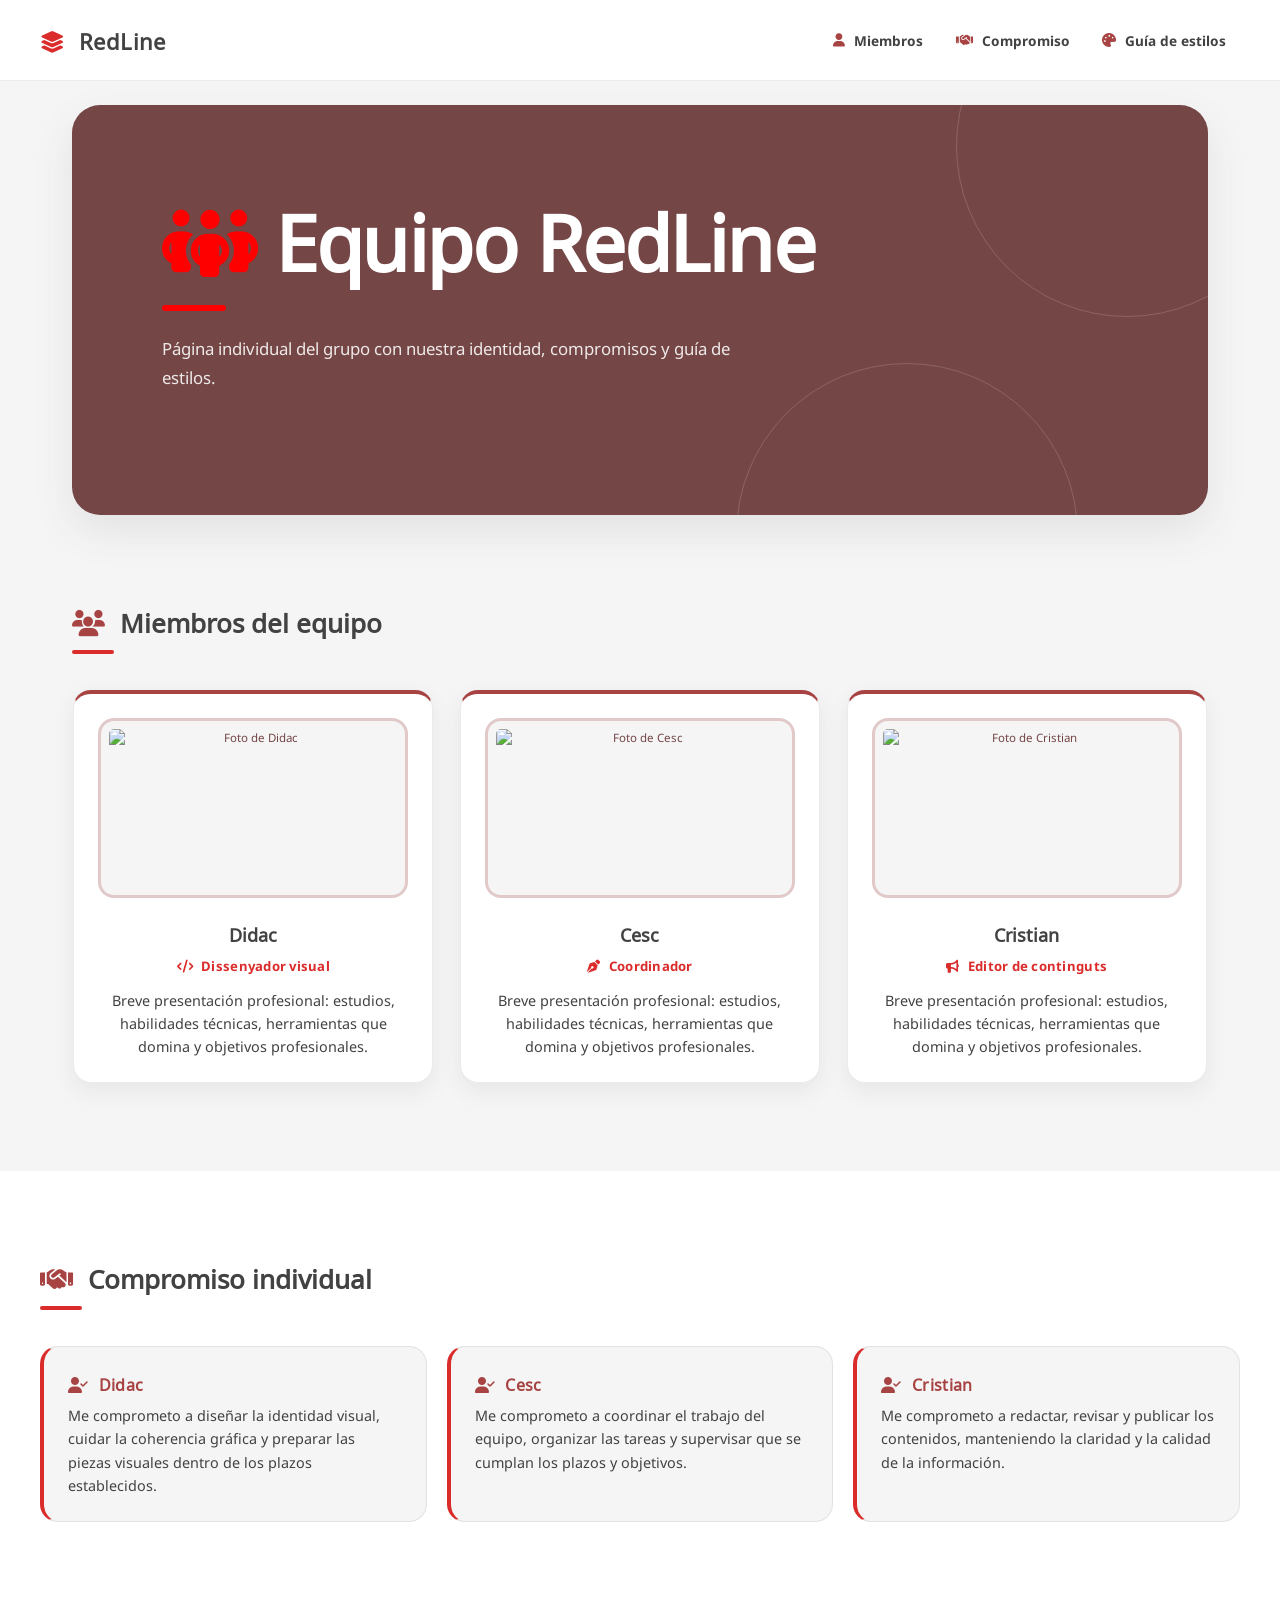
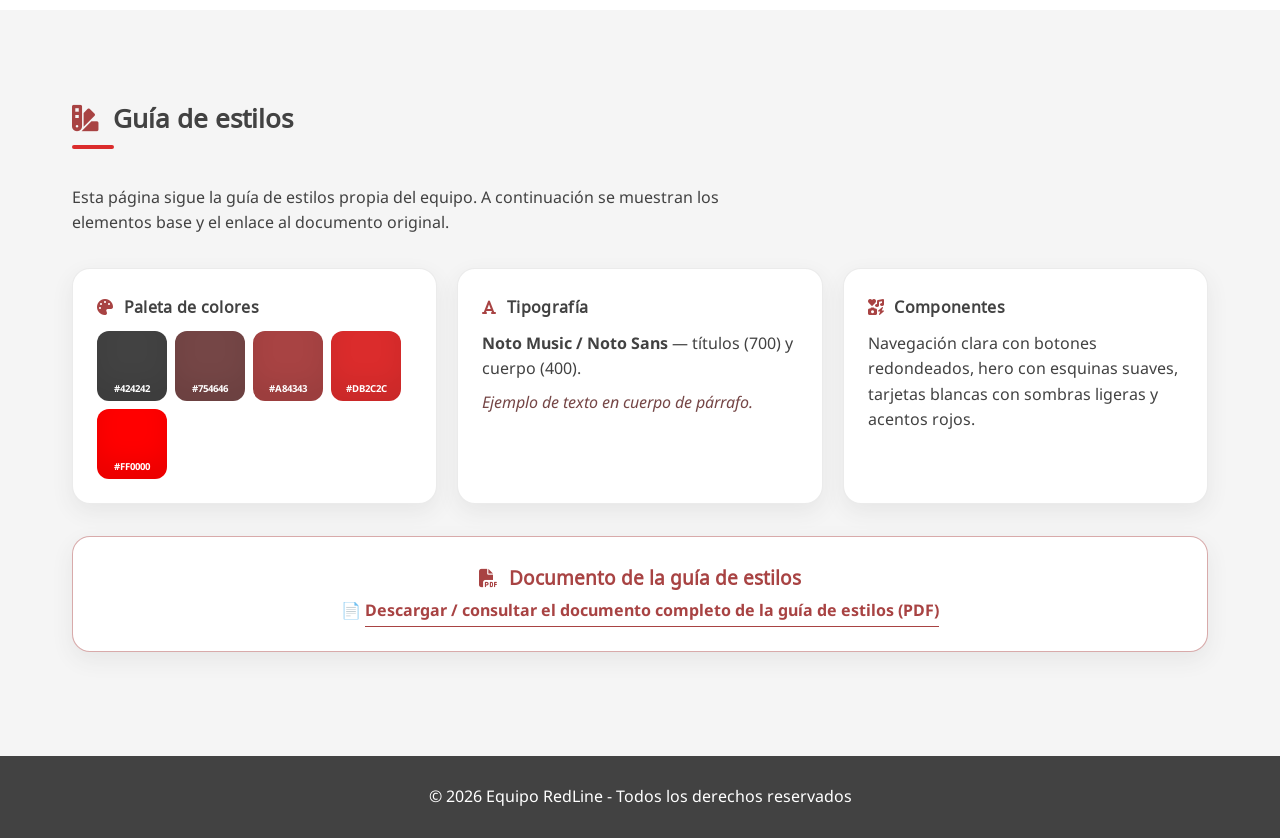
==== index.html @ 1e8591d4 "Modificacion de pagina" ====
<!DOCTYPE html>
<html lang="es">

<head>
    <meta charset="UTF-8">
    <meta name="viewport" content="width=device-width, initial-scale=1.0">
    <title>Equipo RedLine - Página Individual</title>
    <link rel="stylesheet" href="https://cdnjs.cloudflare.com/ajax/libs/font-awesome/6.4.0/css/all.min.css">
    <link rel="stylesheet" href="styles.css">
</head>

<body id="top">

    <!-- Menú de navegación -->
    <header>
        <nav class="navbar">
            <a class="logo" href="#top" aria-label="Volver al inicio">
                <i class="fa-solid fa-layer-group"></i> RedLine
            </a>
            <ul class="nav-links">
                <li><a href="#miembros"><i class="fa-solid fa-user"></i> Miembros</a></li>
                <li><a href="#compromiso"><i class="fa-solid fa-handshake"></i> Compromiso</a></li>
                <li><a href="#guia"><i class="fa-solid fa-palette"></i> Guía de estilos</a></li>
            </ul>
        </nav>
    </header>

    <main>

        <!-- HERO: NOMBRE DEL GRUPO -->
        <section class="hero">
            <div class="hero-content">
                <h1><i class="fa-solid fa-people-group"></i> Equipo RedLine</h1>
                <p>Página individual del grupo con nuestra identidad, compromisos y guía de estilos.</p>
            </div>
        </section>

        <!-- SECCIÓN MIEMBROS -->
        <section id="miembros" class="section">
            <h2 class="section-title">
                <i class="fa-solid fa-users"></i> Miembros del equipo
            </h2>

            <div class="grid-cards">

                <article class="card member-card">
                    <img class="member-img" src="img/miembro1.jpg" alt="Foto de Didac">
                    <h3>Didac</h3>
                    <p class="member-role"><i class="fa-solid fa-code"></i> Dissenyador visual</p>
                    <p class="member-bio">
                        Breve presentación profesional: estudios, habilidades técnicas,
                        herramientas que domina y objetivos profesionales.
                    </p>
                </article>

                <article class="card member-card">
                    <img class="member-img" src="img/miembro2.jpg" alt="Foto de Cesc">
                    <h3>Cesc</h3>
                    <p class="member-role"><i class="fa-solid fa-pen-nib"></i> Coordinador</p>
                    <p class="member-bio">
                        Breve presentación profesional: estudios, habilidades técnicas,
                        herramientas que domina y objetivos profesionales.
                    </p>
                </article>

                <article class="card member-card">
                    <img class="member-img" src="img/miembro3.jpg" alt="Foto de Cristian">
                    <h3>Cristian</h3>
                    <p class="member-role"><i class="fa-solid fa-bullhorn"></i> Editor de continguts</p>
                    <p class="member-bio">
                        Breve presentación profesional: estudios, habilidades técnicas,
                        herramientas que domina y objetivos profesionales.
                    </p>
                </article>

            </div>
        </section>

        <!-- SECCIÓN COMPROMISO -->
        <section id="compromiso" class="section section-alt">
            <h2 class="section-title">
                <i class="fa-solid fa-handshake"></i> Compromiso individual
            </h2>

            <ul class="commitments">

                <li class="commitment-item">
                    <h3><i class="fa-solid fa-user-check"></i> Didac</h3>
                    <p>Me comprometo a diseñar la identidad visual, cuidar la coherencia gráfica y preparar las piezas visuales dentro de los plazos establecidos.</p>
                </li>

                <li class="commitment-item">
                    <h3><i class="fa-solid fa-user-check"></i> Cesc</h3>
                    <p>Me comprometo a coordinar el trabajo del equipo, organizar las tareas y supervisar que se cumplan los plazos y objetivos.</p>
                </li>

                <li class="commitment-item">
                    <h3><i class="fa-solid fa-user-check"></i> Cristian</h3>
                    <p>Me comprometo a redactar, revisar y publicar los contenidos, manteniendo la claridad y la calidad de la información.</p>
                </li>

            </ul>
        </section>

        <!-- SECCIÓN GUÍA DE ESTILOS -->
        <section id="guia" class="section">
            <h2 class="section-title">
                <i class="fa-solid fa-swatchbook"></i> Guía de estilos
            </h2>

            <p class="guia-intro">
                Esta página sigue la guía de estilos propia del equipo. A continuación
                se muestran los elementos base y el enlace al documento original.
            </p>

            <div class="guia-grid">

                <div class="guia-block">
                    <h3><i class="fa-solid fa-palette"></i> Paleta de colores</h3>
                    <div class="swatches">
                        <div class="swatch" style="background:#424242;"><span>#424242</span></div>
                        <div class="swatch" style="background:#754646;"><span>#754646</span></div>
                        <div class="swatch" style="background:#A84343;"><span>#A84343</span></div>
                        <div class="swatch" style="background:#DB2C2C;"><span>#DB2C2C</span></div>
                        <div class="swatch" style="background:#FF0000;"><span>#FF0000</span></div>
                    </div>
                </div>

                <div class="guia-block">
                    <h3><i class="fa-solid fa-font"></i> Tipografía</h3>
                    <p><strong>Noto Music / Noto Sans</strong> — títulos (700) y cuerpo (400).</p>
                    <p class="guia-sample">Ejemplo de texto en cuerpo de párrafo.</p>
                </div>

                <div class="guia-block">
                    <h3><i class="fa-solid fa-icons"></i> Componentes</h3>
                    <p>Navegación clara con botones redondeados, hero con esquinas suaves, tarjetas blancas con sombras ligeras y acentos rojos.</p>
                </div>

            </div>

            <div class="guia-doc">
                <h3><i class="fa-solid fa-file-pdf"></i> Documento de la guía de estilos</h3>
                <p>
                    📄 <a href="guia-estilos.pdf" target="_blank" rel="noopener">
                        Descargar / consultar el documento completo de la guía de estilos (PDF)
                    </a>
                </p>
            </div>
        </section>

    </main>

    <!-- Pie de página -->
    <footer>
        <p>&copy; 2026 Equipo RedLine - Todos los derechos reservados</p>
    </footer>

</body>

</html>
---- styles.css ----
@import url('https://fonts.googleapis.com/css2?family=Noto+Music&family=Noto+Sans:ital,wght@0,400;0,700;1,400&display=swap');

/* ============================================
   GUÍA DE ESTILOS — PÁGINA INDIVIDUAL
   (coherente con la guía del grupo)
   ============================================ */

:root {
    --color-dark:     #424242;
    --color-muted:    #754646;
    --color-primary:  #A84343;
    --color-accent:   #DB2C2C;
    --color-bright:   #FF0000;
    --color-white:    #ffffff;
    --color-light-bg: #f5f5f5;
    --radius:         0;
    --shadow:         none;
    --max-width:      1200px;
    --line:           rgba(66, 66, 66, 0.14);
}

* { margin: 0; padding: 0; box-sizing: border-box; }

html, body {
    font-family: 'Noto Sans', sans-serif;
    background-color: var(--color-white);
    color: var(--color-dark);
    line-height: 1.6;
    scroll-behavior: smooth;
}

h1, h2, h3, .logo {
    font-family: 'Noto Music', 'Noto Sans', sans-serif;
}

:focus-visible {
    outline: 3px solid var(--color-bright);
    outline-offset: 4px;
}

img { max-width: 100%; display: block; }

a { color: var(--color-primary); text-decoration: none; }
a:hover { color: var(--color-accent); text-decoration: underline; }

::selection {
    background-color: var(--color-accent);
    color: var(--color-white);
}

/* ---------- NAVBAR ---------- */
header {
    background-color: var(--color-dark);
    border-bottom: 6px solid var(--color-accent);
    padding: 1.5rem 2rem;
}

.navbar {
    display: flex;
    justify-content: space-between;
    align-items: center;
    max-width: var(--max-width);
    margin: 0 auto;
    flex-wrap: wrap;
    gap: 1.5rem;
}

.logo {
    color: var(--color-white);
    font-family: 'Noto Music', 'Noto Sans', sans-serif;
    font-size: 1.5rem;
    font-weight: bold;
    letter-spacing: 0.02em;
}

.logo i { color: var(--color-accent); margin-right: 8px; }

.nav-links {
    list-style: none;
    display: flex;
    gap: 0;
    flex-wrap: wrap;
}

.nav-links a {
    color: var(--color-white);
    font-size: 0.78rem;
    font-weight: bold;
    letter-spacing: 0.08em;
    text-transform: uppercase;
    padding: 0.55rem 0.9rem;
    border-left: 1px solid rgba(255, 255, 255, 0.22);
    transition: background-color 0.2s ease, color 0.2s ease;
    text-decoration: none;
    position: relative;
}

.nav-links a:hover { background-color: var(--color-accent); color: var(--color-white); text-decoration: none; }
.nav-links i { margin-right: 5px; }

.nav-links a::after {
    display: none;
}

/* ---------- HERO ---------- */
.hero {
    background-color: var(--color-primary);
    color: var(--color-white);
    text-align: left;
    min-height: 500px;
    padding: 8rem max(2rem, calc((100vw - var(--max-width)) / 2));
    display: grid;
    align-items: center;
    position: relative;
    overflow: hidden;
}

.hero::before,
.hero::after {
    content: '';
    position: absolute;
    width: 12px;
    background-color: var(--color-bright);
    transform: rotate(-45deg);
}

.hero::before {
    height: 720px;
    top: -100px;
    right: 18%;
}

.hero::after {
    height: 520px;
    top: 80px;
    right: 8%;
}

.hero-content { max-width: 780px; position: relative; z-index: 1; }
.hero h1 { max-width: 800px; font-size: clamp(3rem, 8vw, 7rem); line-height: 0.95; letter-spacing: -0.03em; margin-bottom: 1.5rem; }
.hero p { max-width: 600px; font-size: 1.15rem; margin-bottom: 2rem; color: rgba(255, 255, 255, 0.88); }
.hero h1::after {
    content: '';
    display: block;
    width: 160px;
    height: 10px;
    background-color: var(--color-bright);
    margin: 2rem 0 0;
}
.hero i { color: var(--color-bright); }

/* ---------- SECCIONES ---------- */
.section {
    max-width: var(--max-width);
    margin: 0 auto;
    padding: 7rem 2rem;
}

main > .section + .section {
    border-top: 8px solid var(--color-dark);
}

.section:nth-child(even) {
    position: relative;
}

.section:nth-child(even)::before {
    display: none;
}

.section-alt {
    background-color: var(--color-dark);
    color: var(--color-white);
    max-width: 100%;
}

.section-alt > * { max-width: var(--max-width); margin-left: auto; margin-right: auto; }

.section-title {
    font-size: 1.8rem;
    text-transform: uppercase;
    letter-spacing: 0.04em;
    color: var(--color-dark);
    margin-bottom: 2.25rem;
    border-left: 10px solid var(--color-accent);
    padding-left: 1rem;
    line-height: 1.3;
}

.section-title i { color: var(--color-primary); margin-right: 8px; }
.section-alt .section-title { color: var(--color-white); }
.section-alt .section-title i { color: var(--color-bright); }

/* ---------- GRID DE TARJETAS (MIEMBROS) ---------- */
.grid-cards {
    display: grid;
    grid-template-columns: repeat(auto-fit, minmax(240px, 1fr));
    gap: 2rem;
    justify-items: center;
}

.card {
    background-color: var(--color-white);
    border: 3px solid var(--color-dark);
    border-top: 12px solid var(--color-primary);
    border-radius: var(--radius);
    padding: 2rem;
    box-shadow: 10px 10px 0 var(--color-muted);
    width: 100%;
    max-width: 360px;
    text-align: center;
    position: relative;
    overflow: hidden;
    transition: transform 0.2s ease, border-top-color 0.2s ease;
}

.card:hover {
    transform: translate(5px, 5px);
    border-top-color: var(--color-bright);
}

.member-img {
    width: 100%;
    height: 180px;
    border-radius: 0;
    object-fit: cover;
    margin: 0 0 1.5rem;
    border: 3px solid var(--color-dark);
    background-color: var(--color-light-bg);
    color: var(--color-muted);
    font-size: 0.72rem;
    padding: 0.5rem;
    transition: border-color 0.2s ease, transform 0.2s ease;
}

.card:hover .member-img {
    border-color: var(--color-bright);
    transform: none;
}

.card h3 {
    margin-bottom: 0.5rem;
    color: var(--color-dark);
    font-size: 1.15rem;
}

.member-role {
    color: var(--color-accent);
    font-weight: bold;
    font-size: 0.82rem;
    text-transform: uppercase;
    margin-bottom: 0.75rem;
    letter-spacing: 0.02em;
}

.member-role i { margin-right: 5px; }

.member-bio { font-size: 0.9rem; }

/* ---------- COMPROMISOS ---------- */
.commitments {
    list-style: none;
    display: grid;
    grid-template-columns: repeat(auto-fit, minmax(260px, 1fr));
    gap: 1rem;
}

.commitment-item {
    background-color: var(--color-muted);
    padding: 1.5rem;
    border-radius: var(--radius);
    border-left: 8px solid var(--color-bright);
    border-bottom: 0;
    transition: background-color 0.2s ease;
}

.commitment-item:hover {
    background-color: var(--color-primary);
}

.commitment-item h3 {
    font-size: 1rem;
    margin-bottom: 0.5rem;
    color: var(--color-white);
    text-transform: uppercase;
    letter-spacing: 0.02em;
}

.commitment-item h3 i { margin-right: 6px; }

.commitment-item p { font-size: 0.9rem; }

/* ---------- GUÍA DE ESTILOS ---------- */
.guia-intro {
    margin-bottom: 2rem;
    max-width: 700px;
}

.guia-grid {
    display: grid;
    grid-template-columns: repeat(auto-fit, minmax(240px, 1fr));
    gap: 1rem;
    margin-bottom: 2rem;
}

.guia-block {
    background-color: var(--color-white);
    padding: 2rem;
    border: 3px solid var(--color-dark);
    border-radius: var(--radius);
    transition: background-color 0.2s ease, color 0.2s ease;
}

.guia-block:hover {
    background-color: var(--color-dark);
    color: var(--color-white);
}

.guia-block:hover h3,
.guia-block:hover h3 i,
.guia-block:hover .guia-sample {
    color: var(--color-white);
}

.guia-block h3 {
    margin-bottom: 0.75rem;
    font-size: 1rem;
    color: var(--color-dark);
    letter-spacing: 0.02em;
}

.guia-block h3 i { color: var(--color-primary); margin-right: 6px; }

.swatches {
    display: flex;
    gap: 0.5rem;
    flex-wrap: wrap;
}

.swatch {
    width: 70px;
    height: 70px;
    border-radius: 0;
    display: flex;
    align-items: flex-end;
    justify-content: center;
    color: #fff;
    font-size: 0.6rem;
    padding-bottom: 4px;
    font-weight: bold;
    transition: transform 0.2s ease;
}

.swatch:hover { transform: translateY(-3px); }

.guia-sample {
    font-style: italic;
    color: var(--color-muted);
    margin-top: 0.5rem;
}

.guia-doc {
    background-color: var(--color-white);
    border: 4px solid var(--color-primary);
    padding: 1.5rem;
    border-radius: var(--radius);
    text-align: center;
    box-shadow: var(--shadow);
}

.guia-doc h3 {
    margin-bottom: 0.5rem;
    color: var(--color-primary);
}

.guia-doc h3 i { margin-right: 6px; }

.guia-doc a {
    display: inline-block;
    font-weight: bold;
    border-bottom: 1px solid currentColor;
    padding-bottom: 2px;
}

/* ---------- FOOTER ---------- */
footer {
    background-color: var(--color-dark);
    color: var(--color-white);
    text-align: center;
    padding: 1.75rem;
    margin-top: 1rem;
    border-top: 10px solid var(--color-accent);
}

/* ---------- RESPONSIVE ---------- */
@media (max-width: 600px) {
    .hero h1 { font-size: 3.25rem; }
    .section { padding: 4rem 1rem; }
    header { padding: 1rem; }
    .navbar { justify-content: center; }
    .nav-links { justify-content: center; gap: 0; }
    .nav-links a { font-size: 0.7rem; padding: 0.5rem; }
    .hero { min-height: 420px; padding: 5rem 1.25rem; }
    .hero p { font-size: 1rem; }
}

/* ---------- SISTEMA VISUAL MODERNO ---------- */
:root {
    --radius: 18px;
    --shadow: 0 16px 40px rgba(66, 66, 66, 0.1);
    --soft-shadow: 0 8px 22px rgba(66, 66, 66, 0.08);
    --line: rgba(66, 66, 66, 0.1);
}

html, body {
    background-color: var(--color-light-bg);
}

body {
    overflow-x: hidden;
}

header {
    background-color: var(--color-white);
    border-bottom: 1px solid var(--line);
    padding: 1rem 2rem;
    position: sticky;
    top: 0;
    z-index: 10;
}

.navbar {
    min-height: 48px;
}

.logo {
    color: var(--color-dark);
    font-size: 1.35rem;
}

.nav-links {
    gap: 0.35rem;
}

.nav-links a {
    color: var(--color-dark);
    border: 0;
    border-radius: 999px;
    font-size: 0.85rem;
    letter-spacing: 0;
    padding: 0.6rem 0.85rem;
    text-transform: none;
}

.nav-links a:hover,
.nav-links a:focus-visible {
    background-color: rgba(168, 67, 67, 0.1);
    color: var(--color-primary);
}

.nav-links i { color: var(--color-primary); }

.hero {
    background-color: var(--color-muted);
    border-radius: 28px;
    box-shadow: var(--shadow);
    color: var(--color-white);
    margin: 1.5rem auto 0;
    max-width: calc(var(--max-width) - 4rem);
    min-height: 410px;
    padding: 5.5rem clamp(2rem, 7vw, 7rem);
}

.hero::before,
.hero::after {
    background-color: transparent;
    border: 1px solid rgba(255, 255, 255, 0.16);
    border-radius: 50%;
    height: 340px;
    transform: none;
    width: 340px;
}

.hero::before {
    right: -90px;
    top: -130px;
}

.hero::after {
    bottom: -190px;
    right: 130px;
    top: auto;
}

.hero h1 {
    font-size: clamp(2.5rem, 6vw, 5rem);
    letter-spacing: -0.02em;
    line-height: 1;
}

.hero h1::after {
    border-radius: 999px;
    height: 6px;
    margin-top: 1.5rem;
    width: 64px;
}

.hero p {
    font-size: 1.05rem;
    line-height: 1.7;
}

.section {
    padding: 5.5rem 2rem;
}

main > .section + .section {
    border-top: 0;
}

.section-alt {
    background-color: var(--color-white);
    color: var(--color-dark);
    max-width: 100%;
}

.section-title,
.section-alt .section-title {
    border-left: 0;
    color: var(--color-dark);
    font-size: 1.65rem;
    letter-spacing: 0;
    padding-left: 0;
    text-transform: none;
}

.section-title::after {
    background-color: var(--color-accent);
    border-radius: 999px;
    content: '';
    display: block;
    height: 4px;
    margin-top: 0.8rem;
    width: 42px;
}

.section-title i,
.section-alt .section-title i {
    color: var(--color-primary);
}

.grid-cards {
    gap: 1.5rem;
}

.card {
    border: 1px solid var(--line);
    border-radius: var(--radius);
    border-top: 4px solid var(--color-primary);
    box-shadow: var(--soft-shadow);
    max-width: 360px;
    padding: 1.5rem;
    transition: border-color 0.2s ease, box-shadow 0.2s ease, transform 0.2s ease;
}

.card:hover {
    border-top-color: var(--color-accent);
    box-shadow: var(--shadow);
    transform: translateY(-5px);
}

.member-img {
    border: 3px solid rgba(168, 67, 67, 0.25);
    border-radius: 16px;
    height: 180px;
    margin: 0 0 1.25rem;
}

.card:hover .member-img {
    border-color: var(--color-primary);
}

.member-role {
    text-transform: none;
}

.commitments {
    gap: 1.25rem;
}

.commitment-item {
    background-color: var(--color-light-bg);
    border: 1px solid var(--line);
    border-left: 4px solid var(--color-accent);
    border-radius: var(--radius);
    color: var(--color-dark);
    padding: 1.5rem;
    transition: background-color 0.2s ease, border-color 0.2s ease, transform 0.2s ease;
}

.commitment-item:hover {
    background-color: var(--color-white);
    border-left-color: var(--color-bright);
    transform: translateY(-3px);
}

.commitment-item h3 {
    color: var(--color-primary);
    text-transform: none;
}

.guia-grid {
    gap: 1.25rem;
}

.guia-block {
    border: 1px solid var(--line);
    border-radius: var(--radius);
    box-shadow: var(--soft-shadow);
    padding: 1.5rem;
    transition: background-color 0.2s ease, border-color 0.2s ease, box-shadow 0.2s ease;
}

.guia-block:hover {
    background-color: var(--color-white);
    border-color: rgba(168, 67, 67, 0.45);
    box-shadow: var(--shadow);
    color: var(--color-dark);
}

.guia-block:hover h3,
.guia-block:hover h3 i,
.guia-block:hover .guia-sample {
    color: inherit;
}

.swatch {
    border-radius: 12px;
    box-shadow: inset 0 -18px 24px rgba(0, 0, 0, 0.08);
}

.swatch:hover {
    transform: translateY(-4px) scale(1.03);
}

.guia-doc {
    border: 1px solid rgba(168, 67, 67, 0.45);
    border-radius: var(--radius);
    box-shadow: var(--soft-shadow);
}

footer {
    border-top: 0;
    margin-top: 1rem;
}

@media (max-width: 600px) {
    header { padding: 0.85rem 1rem; }
    .nav-links { width: 100%; }
    .nav-links a { font-size: 0.8rem; padding: 0.5rem 0.6rem; }
    .hero {
        border-radius: 20px;
        margin: 1rem;
        min-height: 360px;
        padding: 4rem 1.5rem;
    }
    .hero h1 { font-size: 2.8rem; }
    .section { padding: 4rem 1rem; }
}
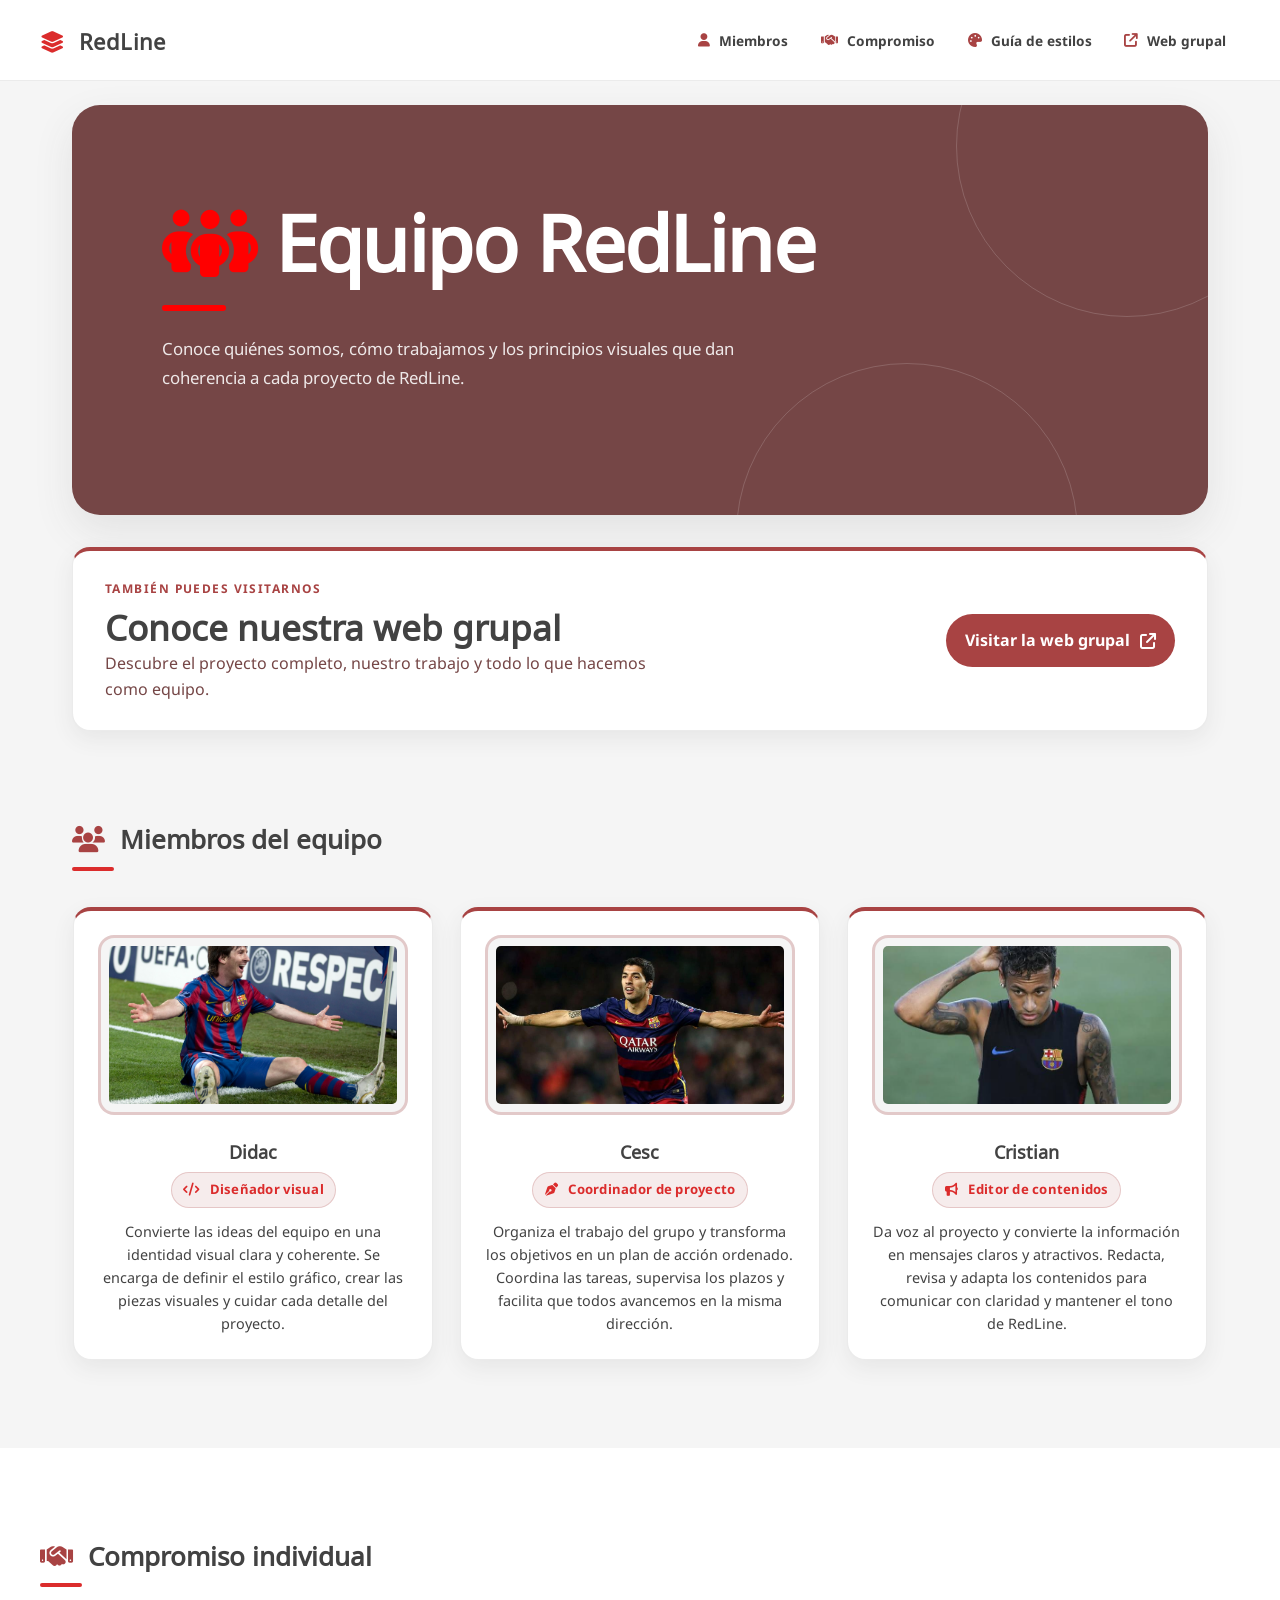
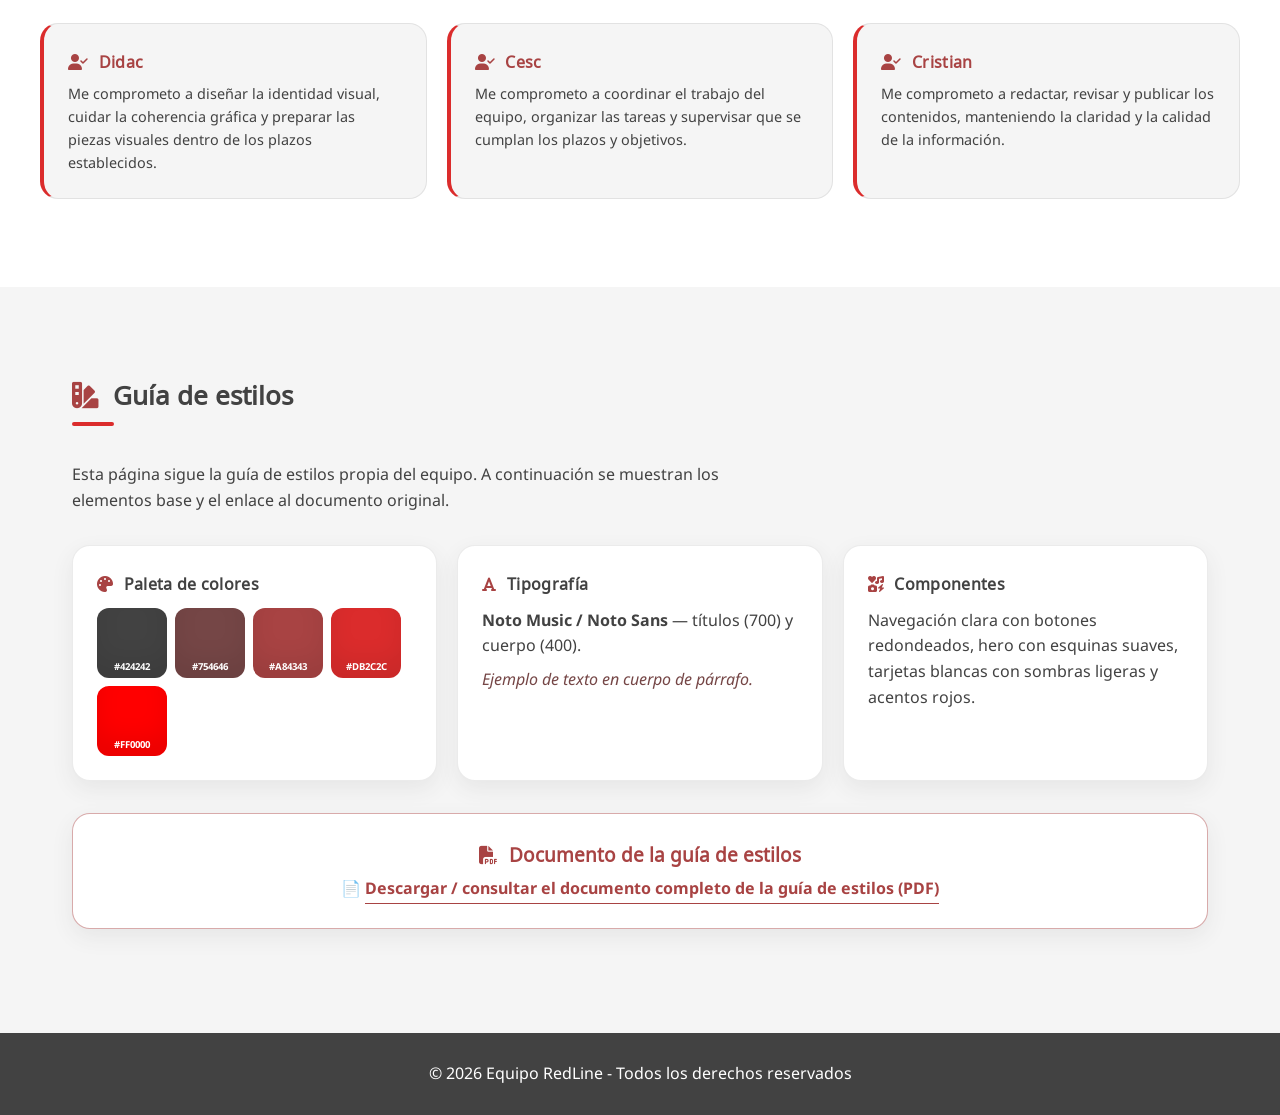
==== commit daefc4b6: "Pagina actualizada con exito" ====
--- a/index.html
+++ b/index.html
@@ -21,6 +21,7 @@
                 <li><a href="#miembros"><i class="fa-solid fa-user"></i> Miembros</a></li>
                 <li><a href="#compromiso"><i class="fa-solid fa-handshake"></i> Compromiso</a></li>
                 <li><a href="#guia"><i class="fa-solid fa-palette"></i> Guía de estilos</a></li>
+                <li><a href="#web-grupal"><i class="fa-solid fa-arrow-up-right-from-square"></i> Web grupal</a></li>
             </ul>
         </nav>
     </header>
@@ -31,7 +32,21 @@
         <section class="hero">
             <div class="hero-content">
                 <h1><i class="fa-solid fa-people-group"></i> Equipo RedLine</h1>
-                <p>Página individual del grupo con nuestra identidad, compromisos y guía de estilos.</p>
+                <p>Conoce quiénes somos, cómo trabajamos y los principios visuales que dan coherencia a cada proyecto de RedLine.</p>
+            </div>
+        </section>
+
+        <!-- ACCESO A LA WEB GRUPAL: sustituir la URL del enlace -->
+        <section id="web-grupal" class="section group-link-section">
+            <div class="group-link-content">
+                <div>
+                    <p class="eyebrow">También puedes visitarnos</p>
+                    <h2>Conoce nuestra web grupal</h2>
+                    <p>Descubre el proyecto completo, nuestro trabajo y todo lo que hacemos como equipo.</p>
+                </div>
+                <a class="group-link-button" href="https://group-page-nine.vercel.app" target="_blank" rel="noopener">
+                    Visitar la web grupal <i class="fa-solid fa-arrow-up-right-from-square"></i>
+                </a>
             </div>
         </section>
 
@@ -44,32 +59,32 @@
             <div class="grid-cards">
 
                 <article class="card member-card">
-                    <img class="member-img" src="img/miembro1.jpg" alt="Foto de Didac">
+                    <img class="member-img" src="img/messi.jpg" alt="Foto de Didac">
                     <h3>Didac</h3>
-                    <p class="member-role"><i class="fa-solid fa-code"></i> Dissenyador visual</p>
+                    <p class="member-role"><i class="fa-solid fa-code"></i> Diseñador visual</p>
                     <p class="member-bio">
-                        Breve presentación profesional: estudios, habilidades técnicas,
-                        herramientas que domina y objetivos profesionales.
+                        Convierte las ideas del equipo en una identidad visual clara y coherente.
+                        Se encarga de definir el estilo gráfico, crear las piezas visuales y cuidar cada detalle del proyecto.
                     </p>
                 </article>
 
                 <article class="card member-card">
-                    <img class="member-img" src="img/miembro2.jpg" alt="Foto de Cesc">
+                    <img class="member-img" src="img/suarez.jpg" alt="Foto de Cesc">
                     <h3>Cesc</h3>
-                    <p class="member-role"><i class="fa-solid fa-pen-nib"></i> Coordinador</p>
+                    <p class="member-role"><i class="fa-solid fa-pen-nib"></i> Coordinador de proyecto</p>
                     <p class="member-bio">
-                        Breve presentación profesional: estudios, habilidades técnicas,
-                        herramientas que domina y objetivos profesionales.
+                        Organiza el trabajo del grupo y transforma los objetivos en un plan de acción ordenado.
+                        Coordina las tareas, supervisa los plazos y facilita que todos avancemos en la misma dirección.
                     </p>
                 </article>
 
                 <article class="card member-card">
-                    <img class="member-img" src="img/miembro3.jpg" alt="Foto de Cristian">
+                    <img class="member-img" src="img/neymar.jpg" alt="Foto de Cristian">
                     <h3>Cristian</h3>
-                    <p class="member-role"><i class="fa-solid fa-bullhorn"></i> Editor de continguts</p>
+                    <p class="member-role"><i class="fa-solid fa-bullhorn"></i> Editor de contenidos</p>
                     <p class="member-bio">
-                        Breve presentación profesional: estudios, habilidades técnicas,
-                        herramientas que domina y objetivos profesionales.
+                        Da voz al proyecto y convierte la información en mensajes claros y atractivos.
+                        Redacta, revisa y adapta los contenidos para comunicar con claridad y mantener el tono de RedLine.
                     </p>
                 </article>
 
--- a/styles.css
+++ b/styles.css
@@ -581,7 +581,15 @@
 }
 
 .member-role {
+    align-items: center;
+    background-color: rgba(168, 67, 67, 0.1);
+    border: 1px solid rgba(168, 67, 67, 0.22);
+    border-radius: 999px;
     text-transform: none;
+    display: inline-flex;
+    gap: 0.35rem;
+    justify-content: center;
+    padding: 0.4rem 0.7rem;
 }
 
 .commitments {
@@ -637,6 +645,74 @@
 .swatch {
     border-radius: 12px;
     box-shadow: inset 0 -18px 24px rgba(0, 0, 0, 0.08);
+}
+
+/* ---------- WEB GRUPAL ---------- */
+.group-link-section {
+    padding-bottom: 0;
+    padding-top: 2rem;
+}
+
+.group-link-content {
+    align-items: center;
+    background-color: var(--color-white);
+    border: 1px solid var(--line);
+    border-top: 4px solid var(--color-primary);
+    border-radius: var(--radius);
+    box-shadow: var(--soft-shadow);
+    color: var(--color-dark);
+    display: flex;
+    gap: 2rem;
+    justify-content: space-between;
+    margin: 0 auto;
+    max-width: var(--max-width);
+    padding: 1.75rem 2rem;
+}
+
+.eyebrow {
+    color: var(--color-primary);
+    font-size: 0.75rem;
+    font-weight: bold;
+    letter-spacing: 0.12em;
+    margin-bottom: 0.4rem;
+    text-transform: uppercase;
+}
+
+.group-link-content h2 {
+    font-size: clamp(1.5rem, 3vw, 2.2rem);
+    line-height: 1.1;
+    margin-bottom: 0.5rem;
+}
+
+.group-link-content div > p:last-child {
+    color: var(--color-muted);
+    max-width: 560px;
+}
+
+.group-link-button {
+    align-items: center;
+    background-color: var(--color-primary);
+    border-radius: 999px;
+    color: var(--color-white);
+    display: inline-flex;
+    flex-shrink: 0;
+    font-weight: bold;
+    gap: 0.6rem;
+    padding: 0.85rem 1.2rem;
+    transition: background-color 0.2s ease, transform 0.2s ease;
+}
+
+.group-link-button:hover,
+.group-link-button:focus-visible {
+    background-color: var(--color-accent);
+    color: var(--color-white);
+    text-decoration: none;
+    transform: translateY(-2px);
+}
+
+@media (max-width: 600px) {
+    .group-link-section { padding-bottom: 0; padding-left: 1rem; padding-right: 1rem; padding-top: 1.5rem; }
+    .group-link-content { align-items: flex-start; flex-direction: column; gap: 1.25rem; }
 }
 
 .swatch:hover {
